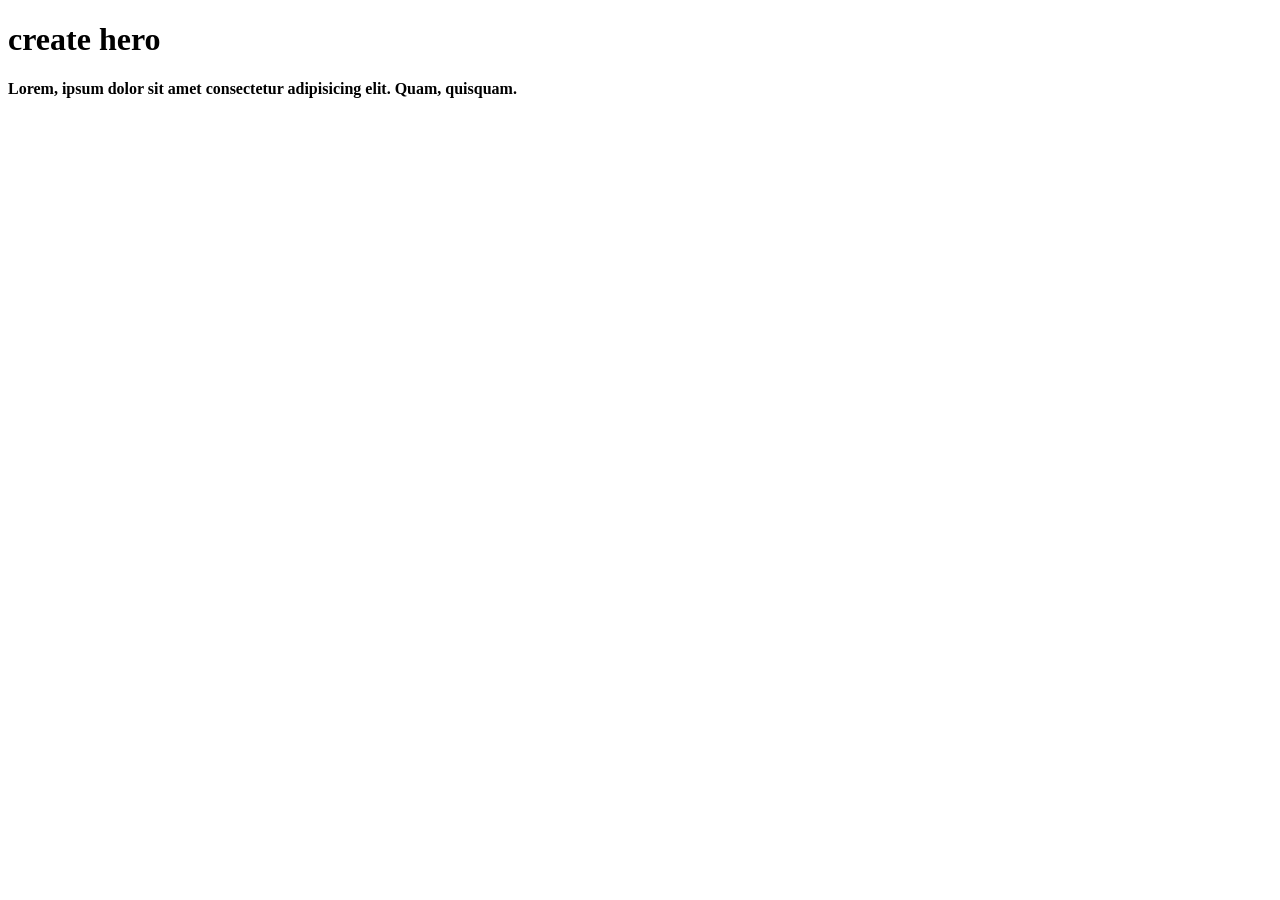
==== hero.html @ e2772ab7 "hero branch yaratildi" ====
<!DOCTYPE html>
<html lang="en">
<head>
    <meta charset="UTF-8">
    <meta name="viewport" content="width=\, initial-scale=1.0">
    <title>Document</title>
</head>
<body>
    <h1>create hero</h1>

    <b>Lorem, ipsum dolor sit amet consectetur adipisicing elit. Quam, quisquam.</b>
</body>
</html>
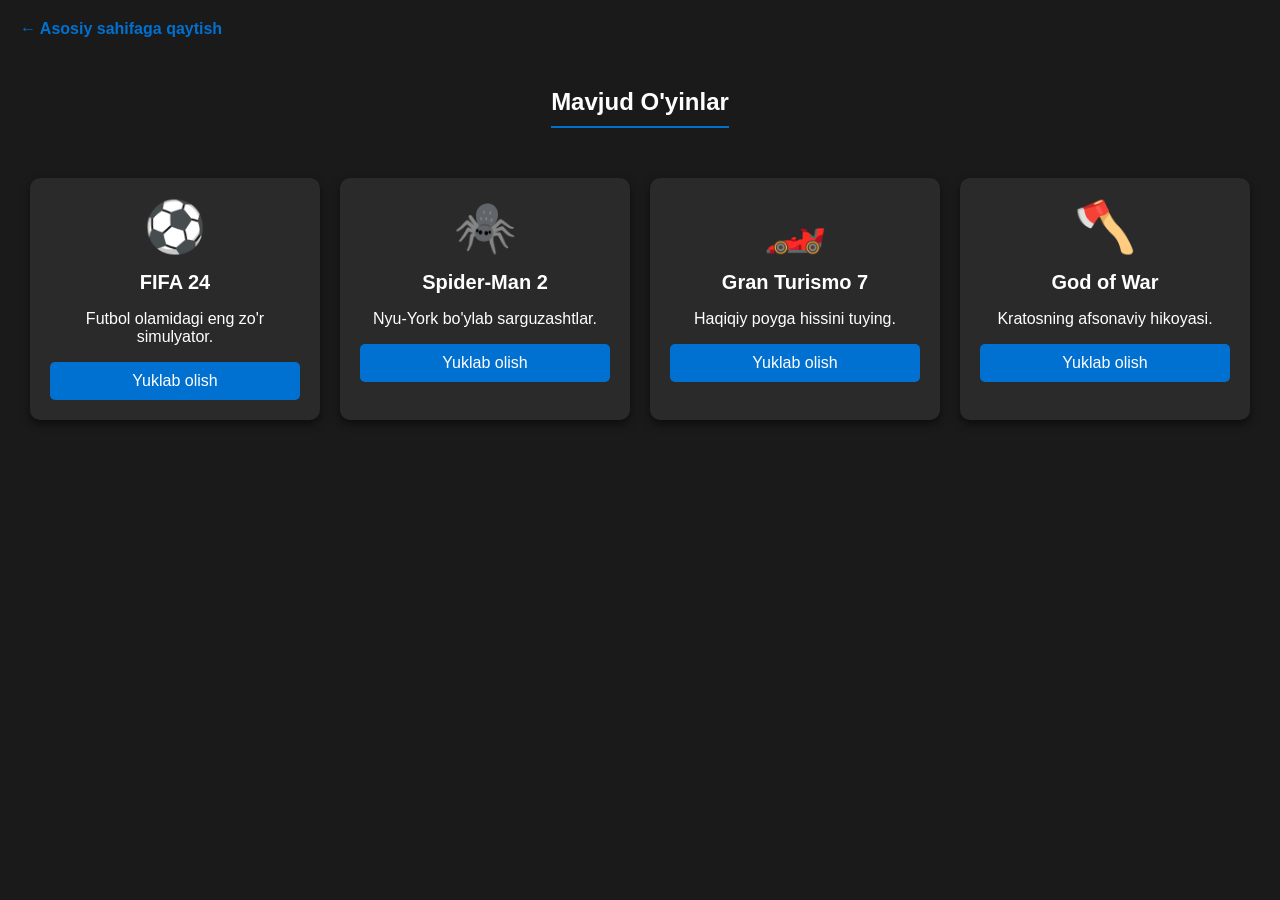
==== commit 00b0c20b: "first commit" ====
--- a/hero.html
+++ b/hero.html
@@ -1,13 +1,113 @@
 <!DOCTYPE html>
-<html lang="en">
+<html lang="uz">
 <head>
     <meta charset="UTF-8">
-    <meta name="viewport" content="width=\, initial-scale=1.0">
-    <title>Document</title>
+    <meta name="viewport" content="width=device-width, initial-scale=1.0">
+    <title>O'yinlar Ro'yxati</title>
+    <style>
+        body {
+            font-family: Arial, sans-serif;
+            background-color: #1a1a1a;
+            color: white;
+            margin: 0;
+            padding: 20px;
+        }
+        nav {
+            margin-bottom: 30px;
+        }
+        nav a {
+            color: #0070d1;
+            text-decoration: none;
+            font-weight: bold;
+        }
+        h2 {
+            text-align: center;
+            color: #fff;
+            border-bottom: 2px solid #0070d1;
+            display: inline-block;
+            padding-bottom: 10px;
+        }
+        .game-list {
+            display: flex;
+            flex-wrap: wrap;
+            justify-content: center;
+            gap: 20px;
+            margin-top: 30px;
+        }
+        .game-card {
+            background-color: #2a2a2a;
+            width: 250px;
+            padding: 20px;
+            border-radius: 10px;
+            text-align: center;
+            box-shadow: 0 4px 8px rgba(0,0,0,0.5);
+        }
+        .game-icon {
+            font-size: 50px;
+            margin-bottom: 15px;
+        }
+        .game-title {
+            font-size: 20px;
+            font-weight: bold;
+            margin-bottom: 10px;
+        }
+        .download-btn {
+            background-color: #0070d1;
+            color: white;
+            border: none;
+            padding: 10px 20px;
+            border-radius: 5px;
+            cursor: pointer;
+            text-decoration: none;
+            display: block;
+            margin-top: 15px;
+        }
+        .download-btn:hover {
+            background-color: #0056a3;
+        }
+    </style>
 </head>
 <body>
-    <h1>create hero</h1>
 
-    <b>Lorem, ipsum dolor sit amet consectetur adipisicing elit. Quam, quisquam.</b>
+    <nav>
+        <a href="index.html">← Asosiy sahifaga qaytish</a>
+    </nav>
+
+    <center><h2>Mavjud O'yinlar</h2></center>
+
+    <div class="game-list">
+        <!-- 1-o'yin -->
+        <div class="game-card">
+            <div class="game-icon">⚽</div>
+            <div class="game-title">FIFA 24</div>
+            <p>Futbol olamidagi eng zo'r simulyator.</p>
+            <a href="#" class="download-btn">Yuklab olish</a>
+        </div>
+
+        <!-- 2-o'yin -->
+        <div class="game-card">
+            <div class="game-icon">🕷️</div>
+            <div class="game-title">Spider-Man 2</div>
+            <p>Nyu-York bo'ylab sarguzashtlar.</p>
+            <a href="#" class="download-btn">Yuklab olish</a>
+        </div>
+
+        <!-- 3-o'yin -->
+        <div class="game-card">
+            <div class="game-icon">🏎️</div>
+            <div class="game-title">Gran Turismo 7</div>
+            <p>Haqiqiy poyga hissini tuying.</p>
+            <a href="#" class="download-btn">Yuklab olish</a>
+        </div>
+
+        <!-- 4-o'yin -->
+        <div class="game-card">
+            <div class="game-icon">🪓</div>
+            <div class="game-title">God of War</div>
+            <p>Kratosning afsonaviy hikoyasi.</p>
+            <a href="#" class="download-btn">Yuklab olish</a>
+        </div>
+    </div>
+
 </body>
 </html>
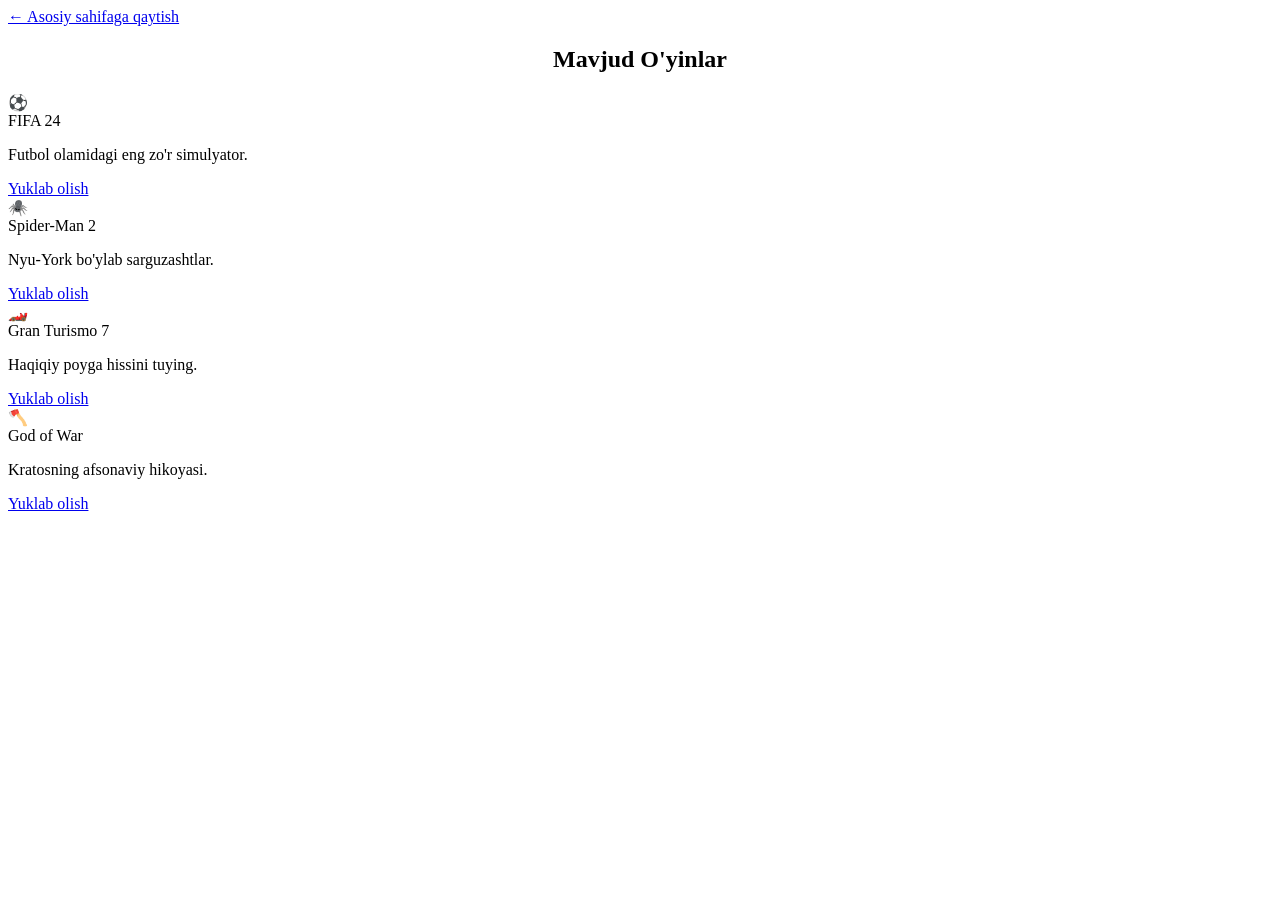
==== commit 5e6f7740: "first commit" ====
--- a/hero.html
+++ b/hero.html
@@ -4,68 +4,7 @@
     <meta charset="UTF-8">
     <meta name="viewport" content="width=device-width, initial-scale=1.0">
     <title>O'yinlar Ro'yxati</title>
-    <style>
-        body {
-            font-family: Arial, sans-serif;
-            background-color: #1a1a1a;
-            color: white;
-            margin: 0;
-            padding: 20px;
-        }
-        nav {
-            margin-bottom: 30px;
-        }
-        nav a {
-            color: #0070d1;
-            text-decoration: none;
-            font-weight: bold;
-        }
-        h2 {
-            text-align: center;
-            color: #fff;
-            border-bottom: 2px solid #0070d1;
-            display: inline-block;
-            padding-bottom: 10px;
-        }
-        .game-list {
-            display: flex;
-            flex-wrap: wrap;
-            justify-content: center;
-            gap: 20px;
-            margin-top: 30px;
-        }
-        .game-card {
-            background-color: #2a2a2a;
-            width: 250px;
-            padding: 20px;
-            border-radius: 10px;
-            text-align: center;
-            box-shadow: 0 4px 8px rgba(0,0,0,0.5);
-        }
-        .game-icon {
-            font-size: 50px;
-            margin-bottom: 15px;
-        }
-        .game-title {
-            font-size: 20px;
-            font-weight: bold;
-            margin-bottom: 10px;
-        }
-        .download-btn {
-            background-color: #0070d1;
-            color: white;
-            border: none;
-            padding: 10px 20px;
-            border-radius: 5px;
-            cursor: pointer;
-            text-decoration: none;
-            display: block;
-            margin-top: 15px;
-        }
-        .download-btn:hover {
-            background-color: #0056a3;
-        }
-    </style>
+   
 </head>
 <body>
 
